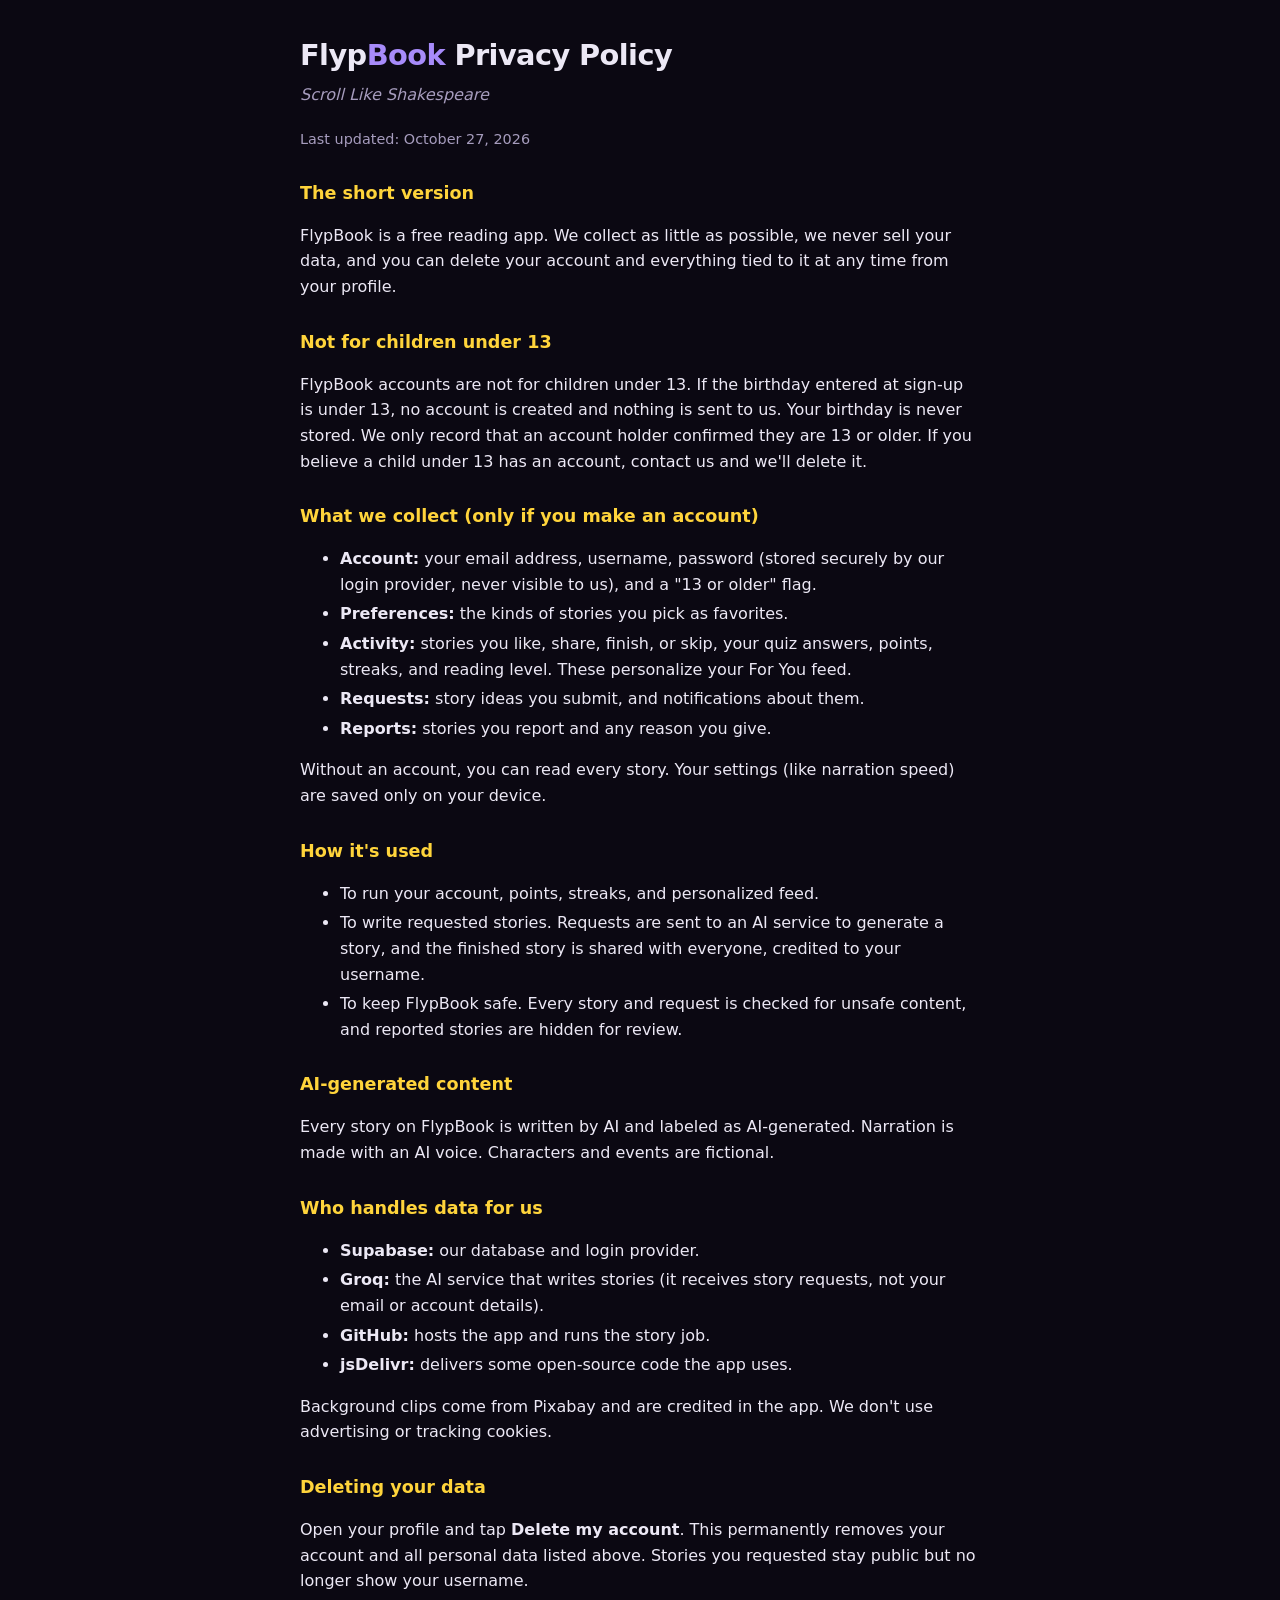
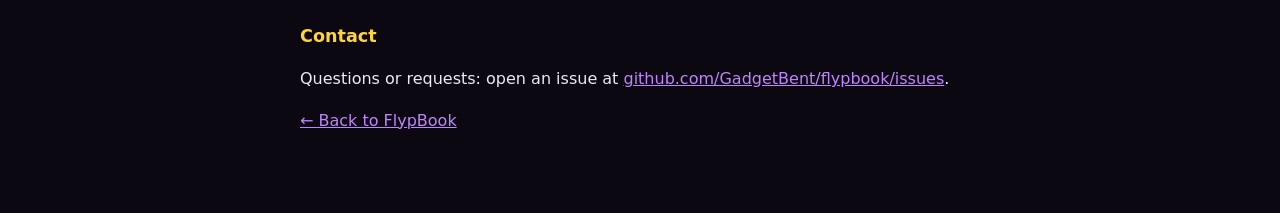
==== web/privacy.html @ 106a3c4a "Phases 4-7: accounts, quizzes, streaks, For You, requests, installable site - Accounts: neutral age " ====
<!doctype html>
<html lang="en">
<head>
  <meta charset="utf-8">
  <meta name="viewport" content="width=device-width, initial-scale=1">
  <meta name="theme-color" content="#0b0812">
  <title>Privacy Policy · FlypBook</title>
  <link rel="icon" href="icons/favicon-32.png">
  <style>
    body { margin: 0; background: #0b0812; color: #ece8f5; font: 16px/1.6 "Segoe UI", Roboto, system-ui, sans-serif; }
    main { max-width: 680px; margin: 0 auto; padding: 32px 20px 64px; }
    h1 { font-size: 1.8rem; margin: 0 0 4px; letter-spacing: -0.02em; }
    h1 b { color: #a78bfa; }
    h2 { font-size: 1.1rem; margin: 28px 0 6px; color: #ffd43b; }
    .tag { color: #a69cbd; margin: 0 0 20px; font-style: italic; }
    a { color: #c084fc; }
    li { margin: 4px 0; }
    .updated { color: #a69cbd; font-size: 0.9rem; }
  </style>
</head>
<body>
<main>
  <h1>Flyp<b>Book</b> Privacy Policy</h1>
  <p class="tag">Scroll Like Shakespeare</p>
  <p class="updated">Last updated: October 27, 2026</p>

  <h2>The short version</h2>
  <p>FlypBook is a free reading app. We collect as little as possible, we never sell your data, and you can delete your account and everything tied to it at any time from your profile.</p>

  <h2>Not for children under 13</h2>
  <p>FlypBook accounts are not for children under 13. If the birthday entered at sign-up is under 13, no account is created and nothing is sent to us. Your birthday is never stored. We only record that an account holder confirmed they are 13 or older. If you believe a child under 13 has an account, contact us and we'll delete it.</p>

  <h2>What we collect (only if you make an account)</h2>
  <ul>
    <li><b>Account:</b> your email address, username, password (stored securely by our login provider, never visible to us), and a "13 or older" flag.</li>
    <li><b>Preferences:</b> the kinds of stories you pick as favorites.</li>
    <li><b>Activity:</b> stories you like, share, finish, or skip, your quiz answers, points, streaks, and reading level. These personalize your For You feed.</li>
    <li><b>Requests:</b> story ideas you submit, and notifications about them.</li>
    <li><b>Reports:</b> stories you report and any reason you give.</li>
  </ul>
  <p>Without an account, you can read every story. Your settings (like narration speed) are saved only on your device.</p>

  <h2>How it's used</h2>
  <ul>
    <li>To run your account, points, streaks, and personalized feed.</li>
    <li>To write requested stories. Requests are sent to an AI service to generate a story, and the finished story is shared with everyone, credited to your username.</li>
    <li>To keep FlypBook safe. Every story and request is checked for unsafe content, and reported stories are hidden for review.</li>
  </ul>

  <h2>AI-generated content</h2>
  <p>Every story on FlypBook is written by AI and labeled as AI-generated. Narration is made with an AI voice. Characters and events are fictional.</p>

  <h2>Who handles data for us</h2>
  <ul>
    <li><b>Supabase:</b> our database and login provider.</li>
    <li><b>Groq:</b> the AI service that writes stories (it receives story requests, not your email or account details).</li>
    <li><b>GitHub:</b> hosts the app and runs the story job.</li>
    <li><b>jsDelivr:</b> delivers some open-source code the app uses.</li>
  </ul>
  <p>Background clips come from Pixabay and are credited in the app. We don't use advertising or tracking cookies.</p>

  <h2>Deleting your data</h2>
  <p>Open your profile and tap <b>Delete my account</b>. This permanently removes your account and all personal data listed above. Stories you requested stay public but no longer show your username.</p>

  <h2>Contact</h2>
  <p>Questions or requests: open an issue at <a href="https://github.com/GadgetBent/flypbook/issues">github.com/GadgetBent/flypbook/issues</a>.</p>

  <p><a href="./">&larr; Back to FlypBook</a></p>
</main>
</body>
</html>
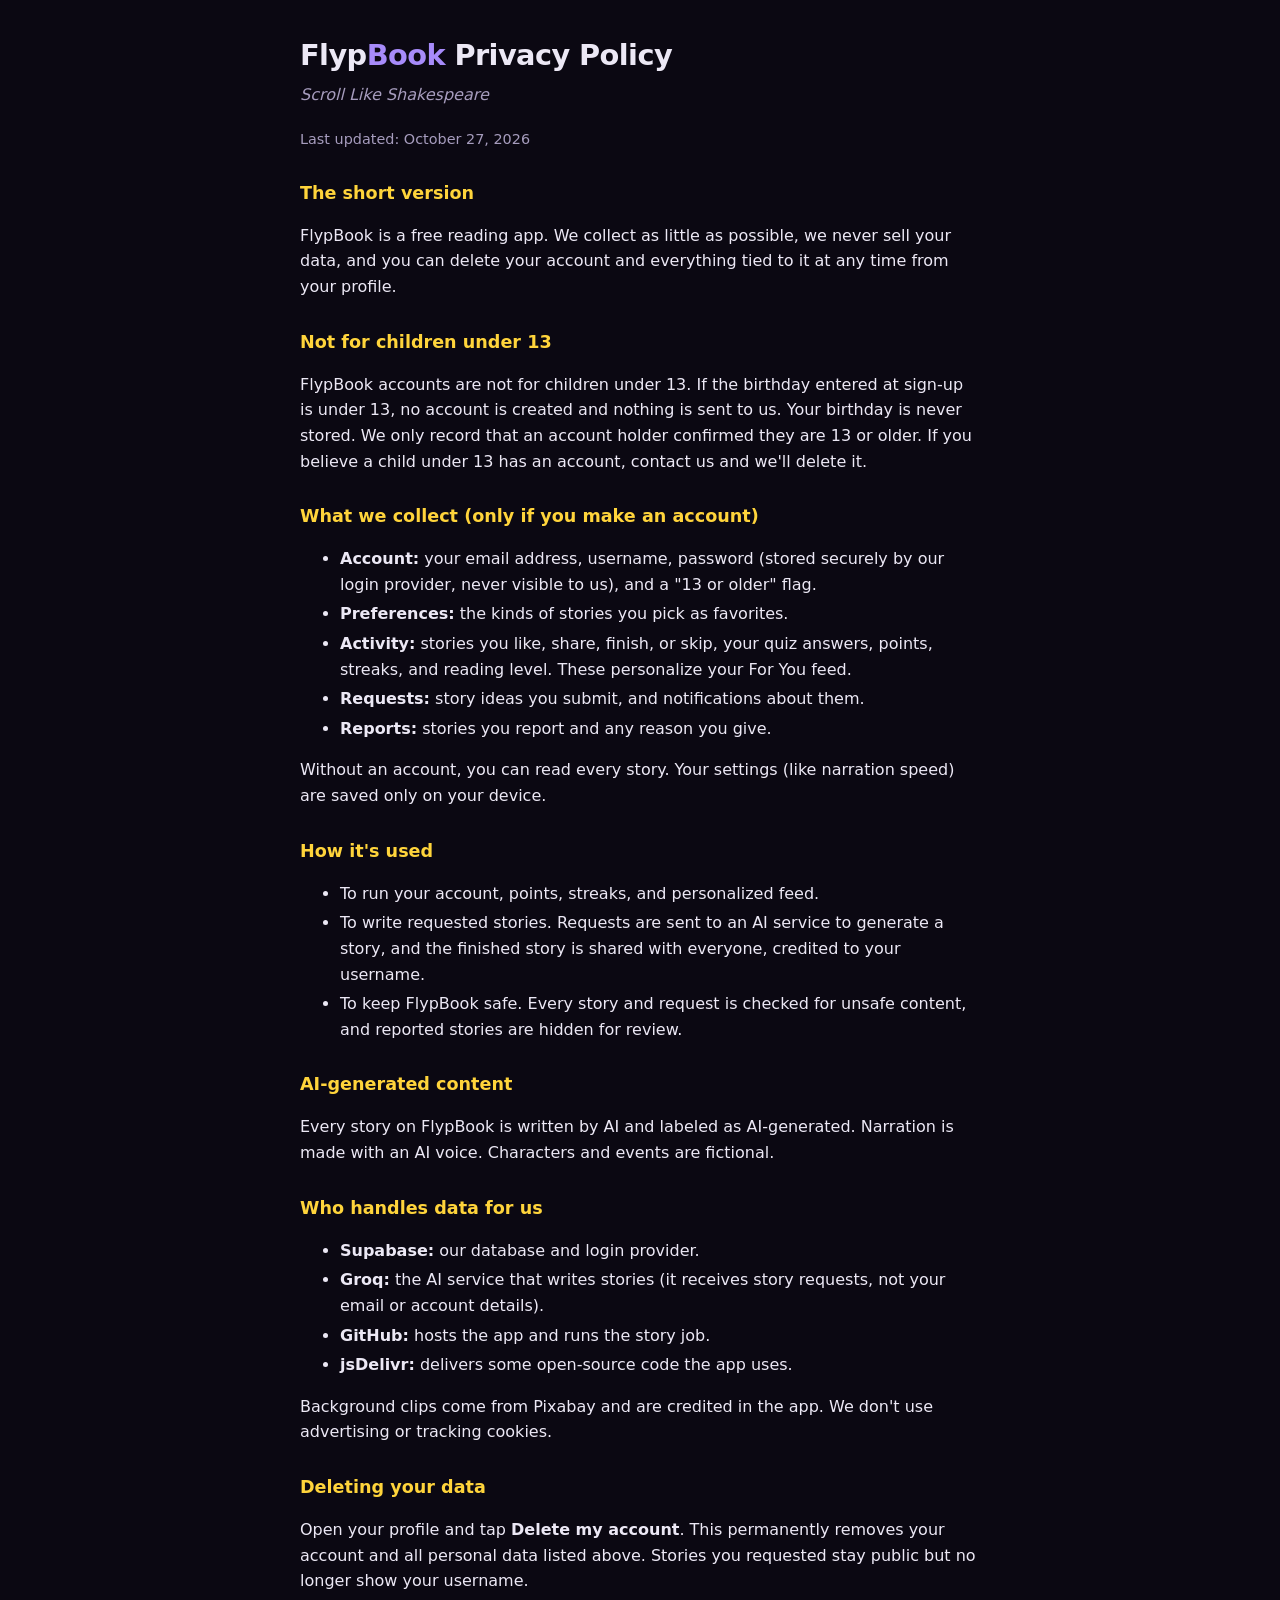
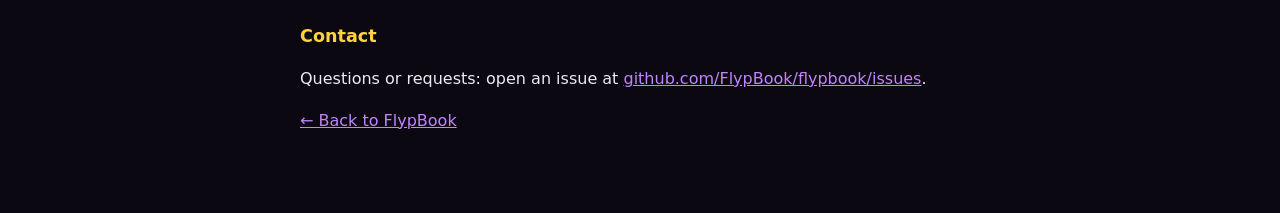
==== commit d8a8c41e: "Move to the FlypBook GitHub account Site is now https://flypbook.github.io/flypbook/. Updates the pr" ====
--- a/web/privacy.html
+++ b/web/privacy.html
@@ -63,7 +63,7 @@
   <p>Open your profile and tap <b>Delete my account</b>. This permanently removes your account and all personal data listed above. Stories you requested stay public but no longer show your username.</p>
 
   <h2>Contact</h2>
-  <p>Questions or requests: open an issue at <a href="https://github.com/GadgetBent/flypbook/issues">github.com/GadgetBent/flypbook/issues</a>.</p>
+  <p>Questions or requests: open an issue at <a href="https://github.com/FlypBook/flypbook/issues">github.com/FlypBook/flypbook/issues</a>.</p>
 
   <p><a href="./">&larr; Back to FlypBook</a></p>
 </main>
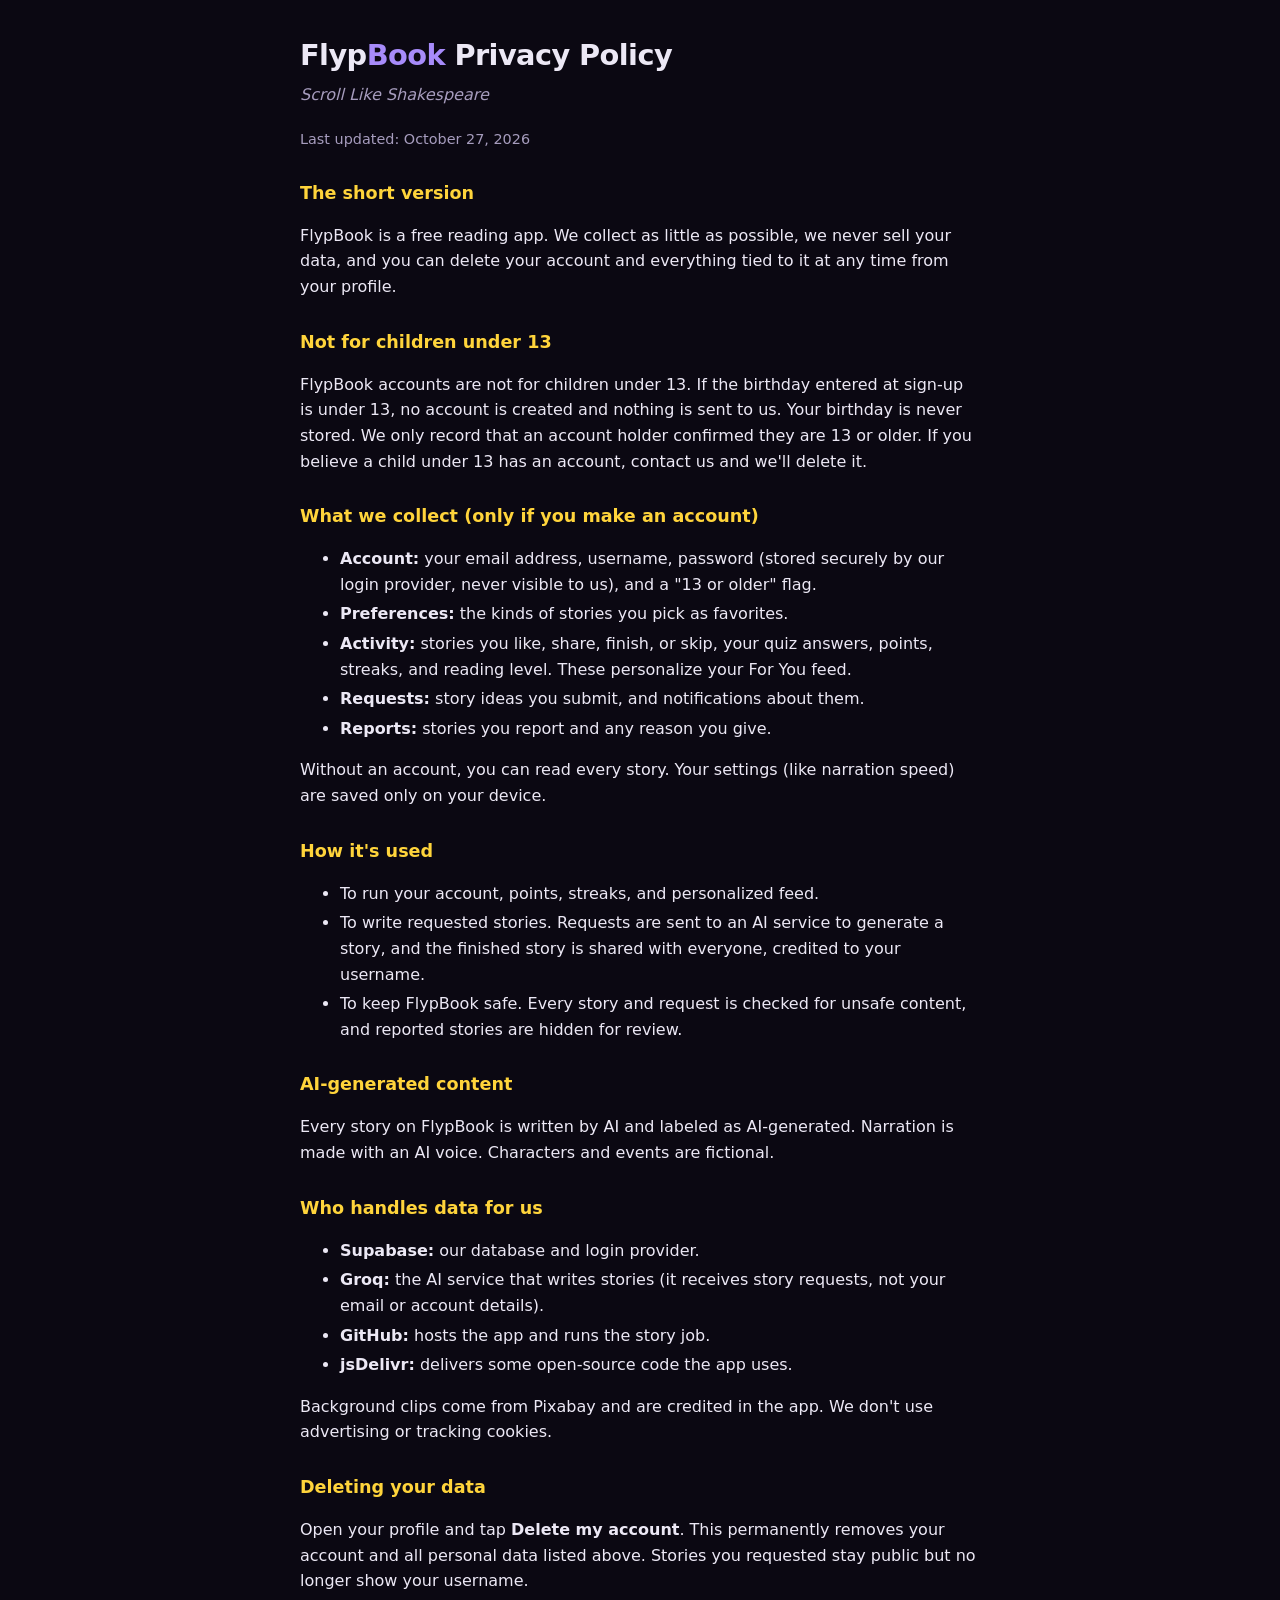
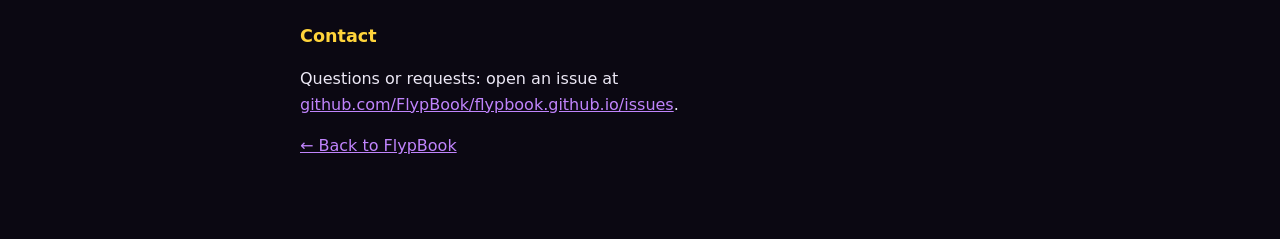
==== commit bcc40569: "Use the short address flypbook.github.io Co-Authored-By: Claude Opus 5.5 <noreply@anthropic.com>" ====
--- a/web/privacy.html
+++ b/web/privacy.html
@@ -63,7 +63,7 @@
   <p>Open your profile and tap <b>Delete my account</b>. This permanently removes your account and all personal data listed above. Stories you requested stay public but no longer show your username.</p>
 
   <h2>Contact</h2>
-  <p>Questions or requests: open an issue at <a href="https://github.com/FlypBook/flypbook/issues">github.com/FlypBook/flypbook/issues</a>.</p>
+  <p>Questions or requests: open an issue at <a href="https://github.com/FlypBook/flypbook.github.io/issues">github.com/FlypBook/flypbook.github.io/issues</a>.</p>
 
   <p><a href="./">&larr; Back to FlypBook</a></p>
 </main>
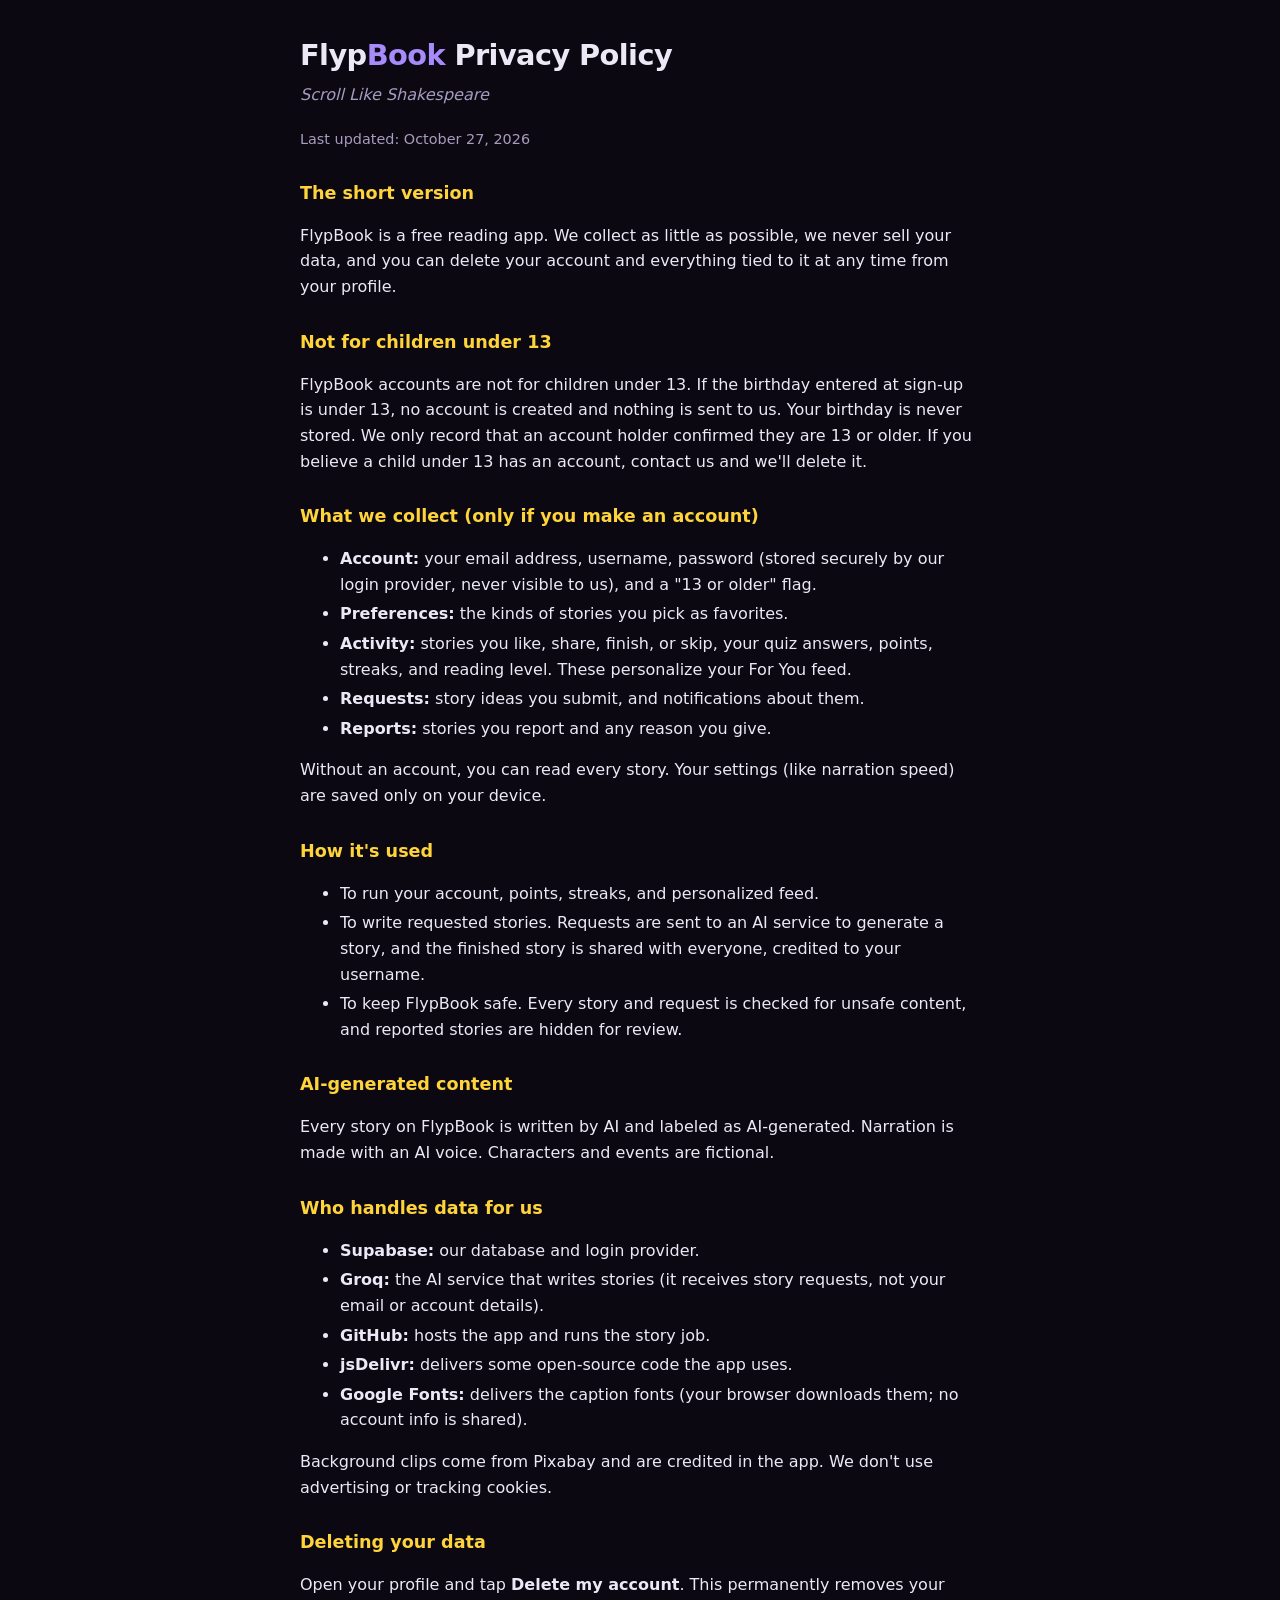
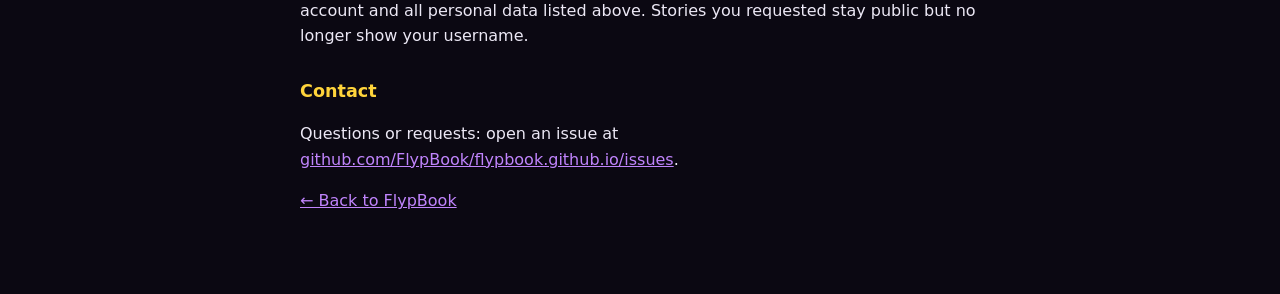
==== commit f6d5d7d0: "FlypBook's own look: chapter intros, reading bar, dock, varied captions - Replace the TikTok-style r" ====
--- a/web/privacy.html
+++ b/web/privacy.html
@@ -56,6 +56,7 @@
     <li><b>Groq:</b> the AI service that writes stories (it receives story requests, not your email or account details).</li>
     <li><b>GitHub:</b> hosts the app and runs the story job.</li>
     <li><b>jsDelivr:</b> delivers some open-source code the app uses.</li>
+    <li><b>Google Fonts:</b> delivers the caption fonts (your browser downloads them; no account info is shared).</li>
   </ul>
   <p>Background clips come from Pixabay and are credited in the app. We don't use advertising or tracking cookies.</p>
 
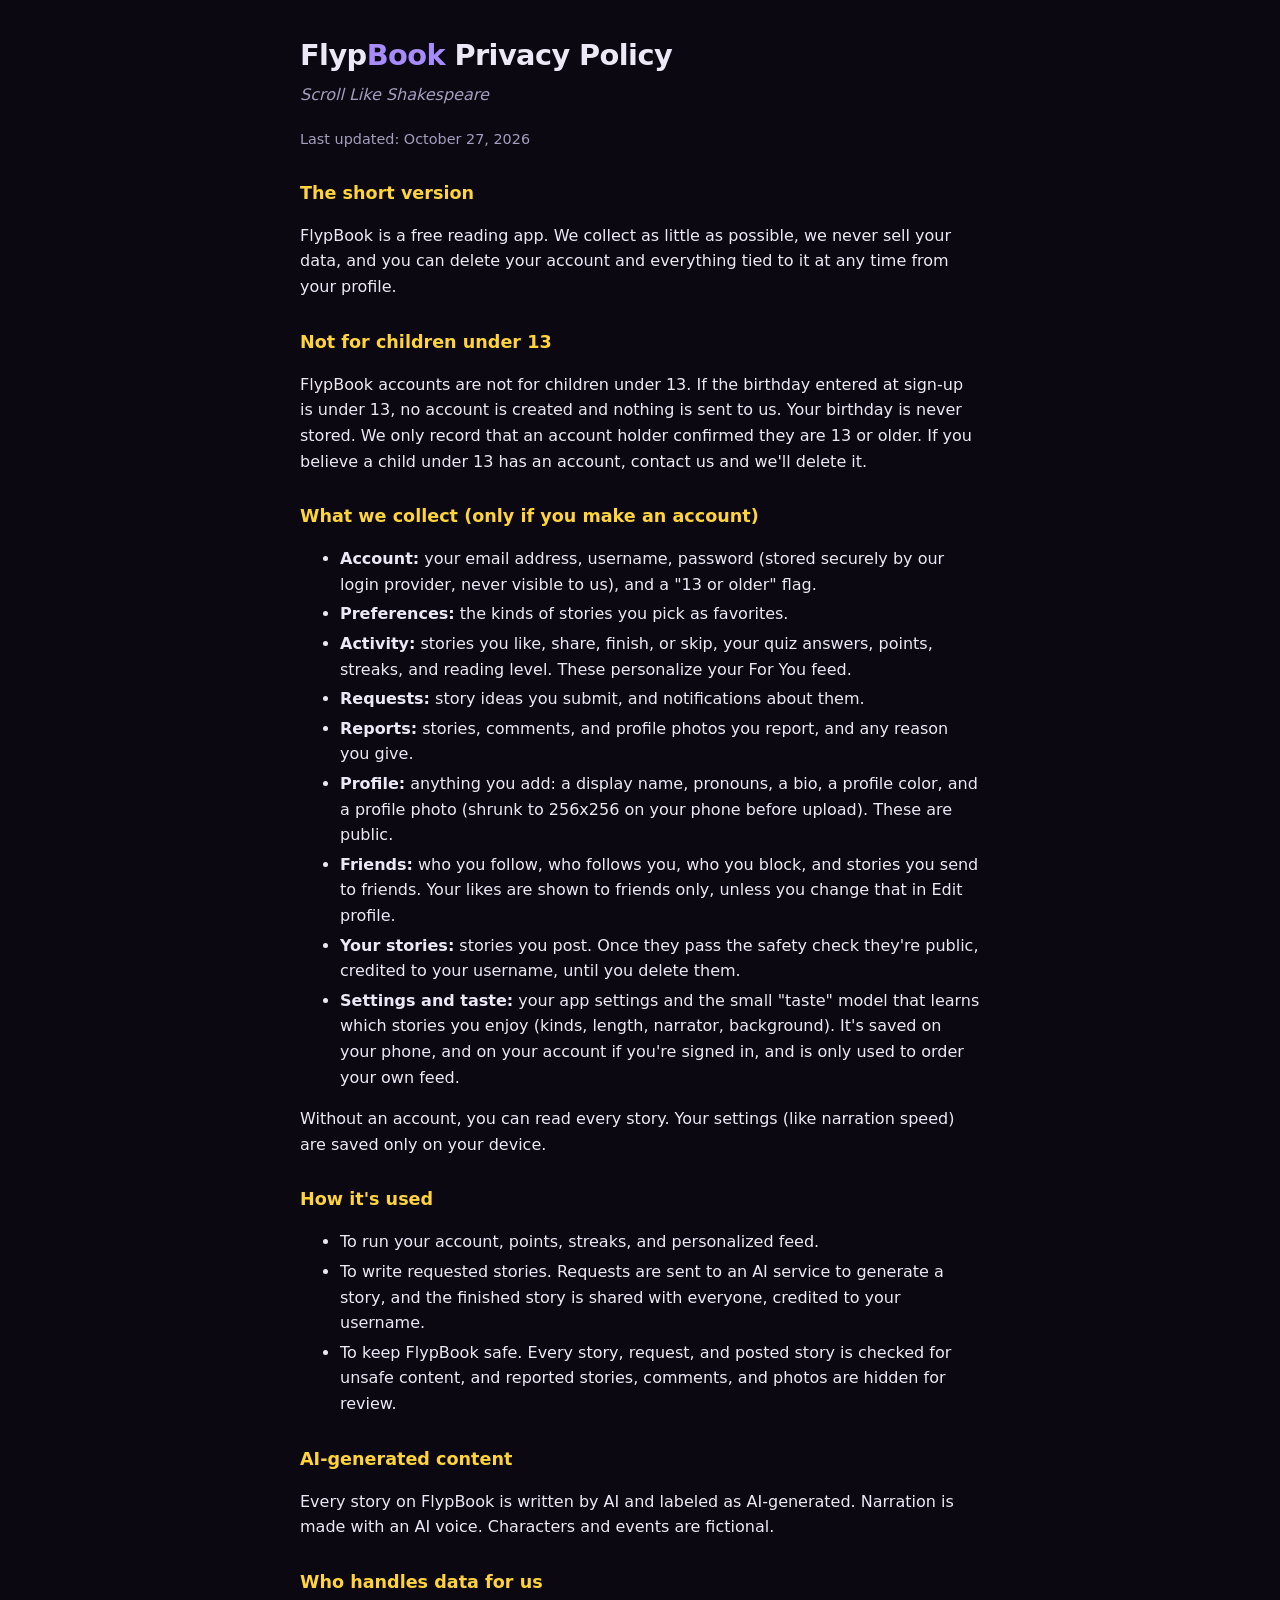
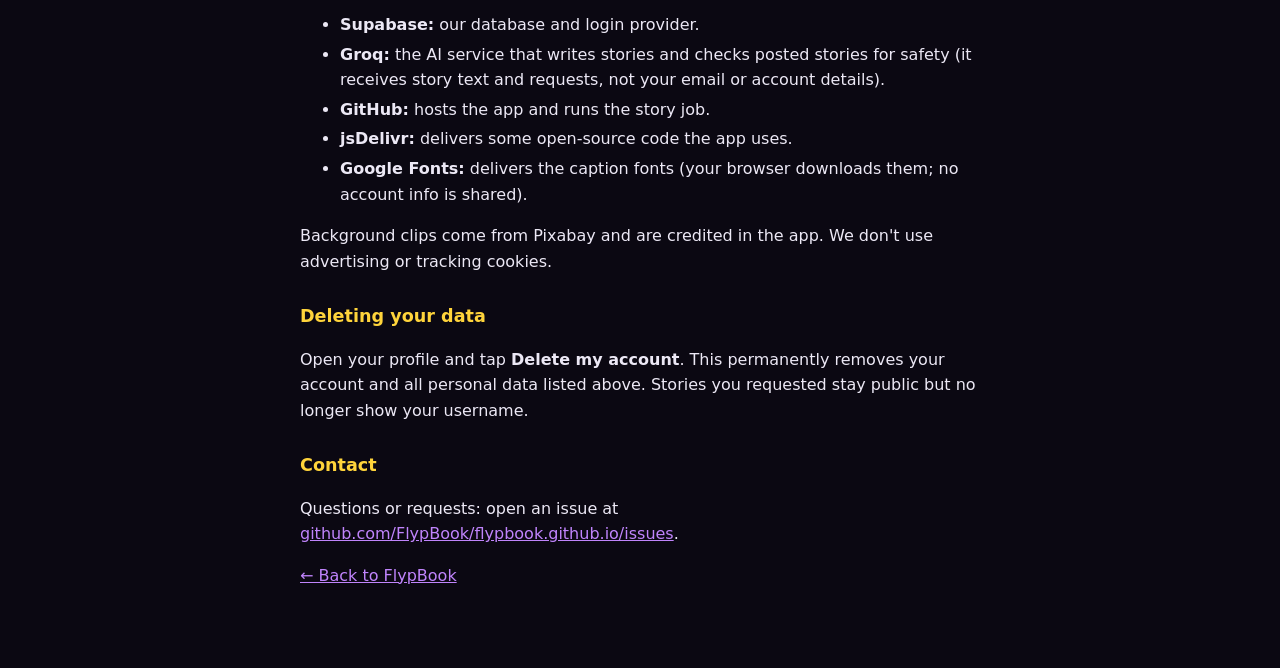
==== commit 09878ca8: "Friends, posting stories, profile photos, deeper settings, and a learning For You feed - Follow anyo" ====
--- a/web/privacy.html
+++ b/web/privacy.html
@@ -36,7 +36,11 @@
     <li><b>Preferences:</b> the kinds of stories you pick as favorites.</li>
     <li><b>Activity:</b> stories you like, share, finish, or skip, your quiz answers, points, streaks, and reading level. These personalize your For You feed.</li>
     <li><b>Requests:</b> story ideas you submit, and notifications about them.</li>
-    <li><b>Reports:</b> stories you report and any reason you give.</li>
+    <li><b>Reports:</b> stories, comments, and profile photos you report, and any reason you give.</li>
+    <li><b>Profile:</b> anything you add: a display name, pronouns, a bio, a profile color, and a profile photo (shrunk to 256x256 on your phone before upload). These are public.</li>
+    <li><b>Friends:</b> who you follow, who follows you, who you block, and stories you send to friends. Your likes are shown to friends only, unless you change that in Edit profile.</li>
+    <li><b>Your stories:</b> stories you post. Once they pass the safety check they're public, credited to your username, until you delete them.</li>
+    <li><b>Settings and taste:</b> your app settings and the small "taste" model that learns which stories you enjoy (kinds, length, narrator, background). It's saved on your phone, and on your account if you're signed in, and is only used to order your own feed.</li>
   </ul>
   <p>Without an account, you can read every story. Your settings (like narration speed) are saved only on your device.</p>
 
@@ -44,7 +48,7 @@
   <ul>
     <li>To run your account, points, streaks, and personalized feed.</li>
     <li>To write requested stories. Requests are sent to an AI service to generate a story, and the finished story is shared with everyone, credited to your username.</li>
-    <li>To keep FlypBook safe. Every story and request is checked for unsafe content, and reported stories are hidden for review.</li>
+    <li>To keep FlypBook safe. Every story, request, and posted story is checked for unsafe content, and reported stories, comments, and photos are hidden for review.</li>
   </ul>
 
   <h2>AI-generated content</h2>
@@ -53,7 +57,7 @@
   <h2>Who handles data for us</h2>
   <ul>
     <li><b>Supabase:</b> our database and login provider.</li>
-    <li><b>Groq:</b> the AI service that writes stories (it receives story requests, not your email or account details).</li>
+    <li><b>Groq:</b> the AI service that writes stories and checks posted stories for safety (it receives story text and requests, not your email or account details).</li>
     <li><b>GitHub:</b> hosts the app and runs the story job.</li>
     <li><b>jsDelivr:</b> delivers some open-source code the app uses.</li>
     <li><b>Google Fonts:</b> delivers the caption fonts (your browser downloads them; no account info is shared).</li>
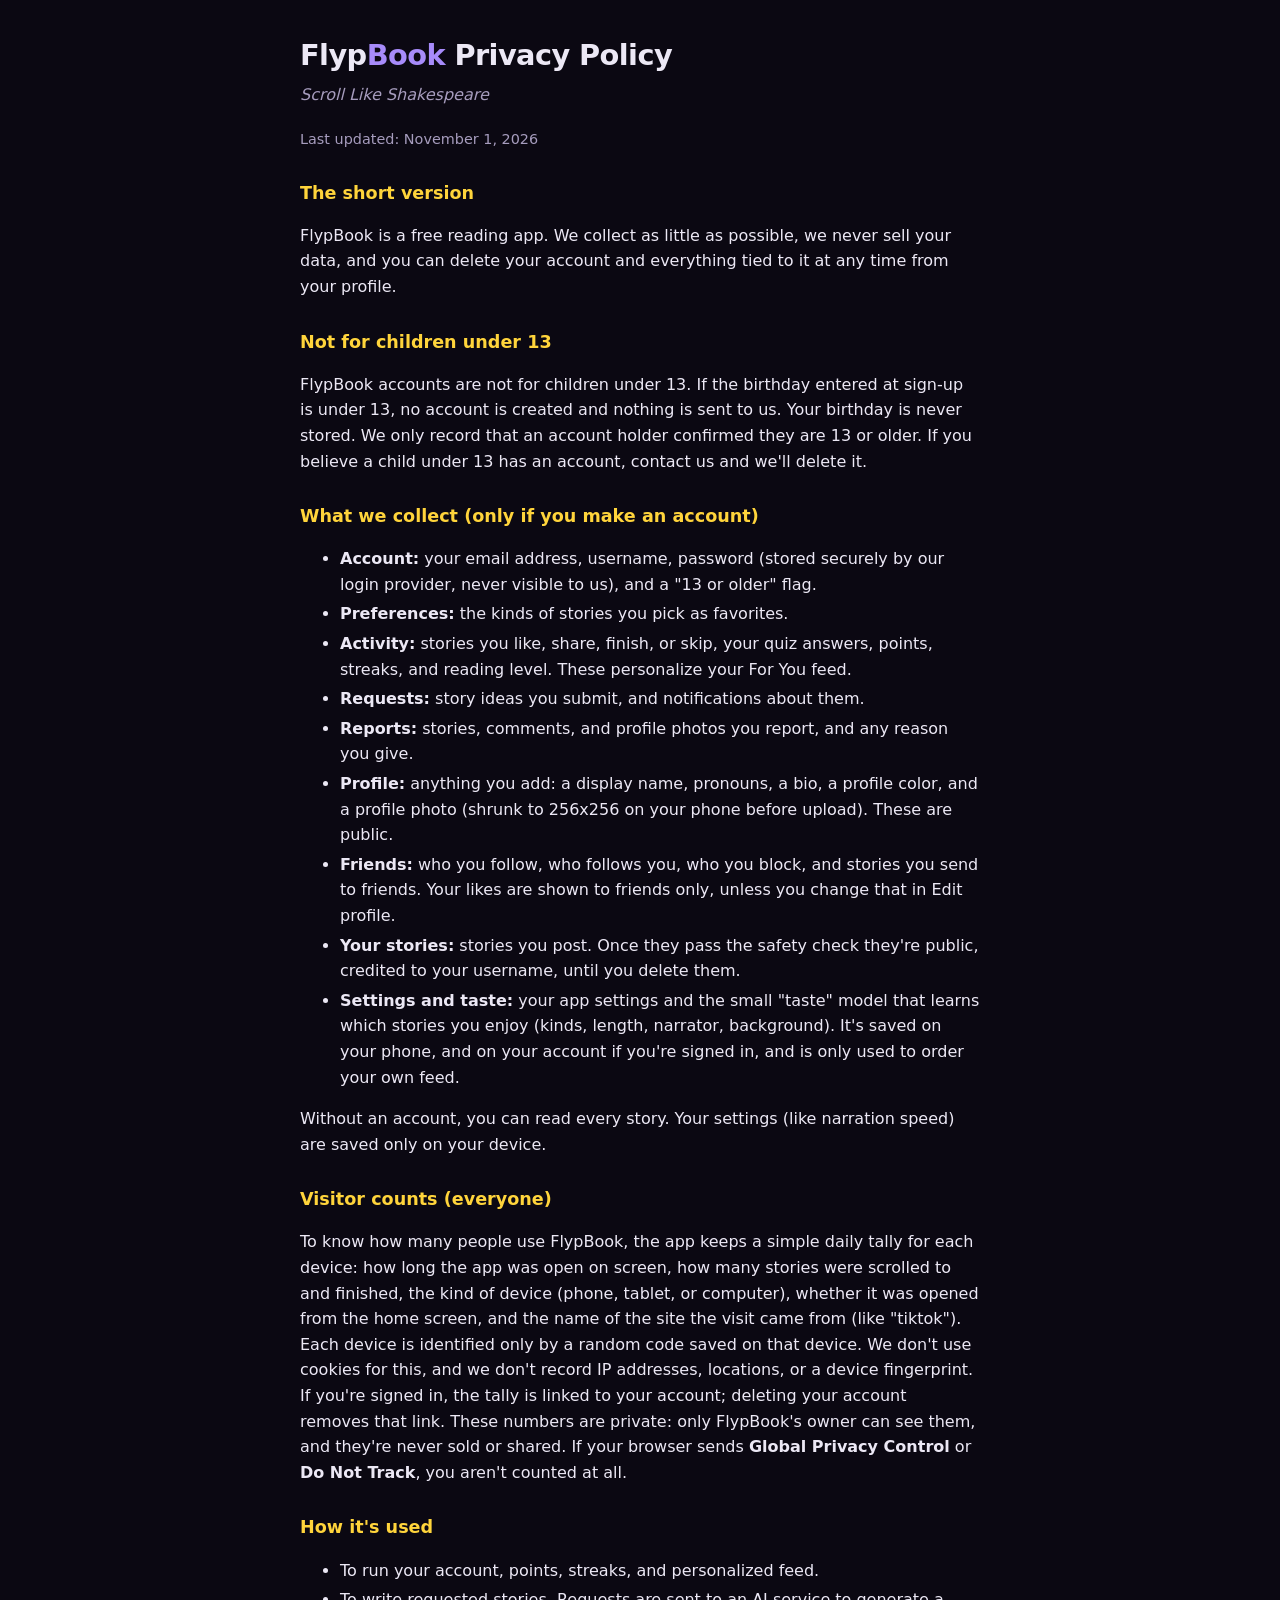
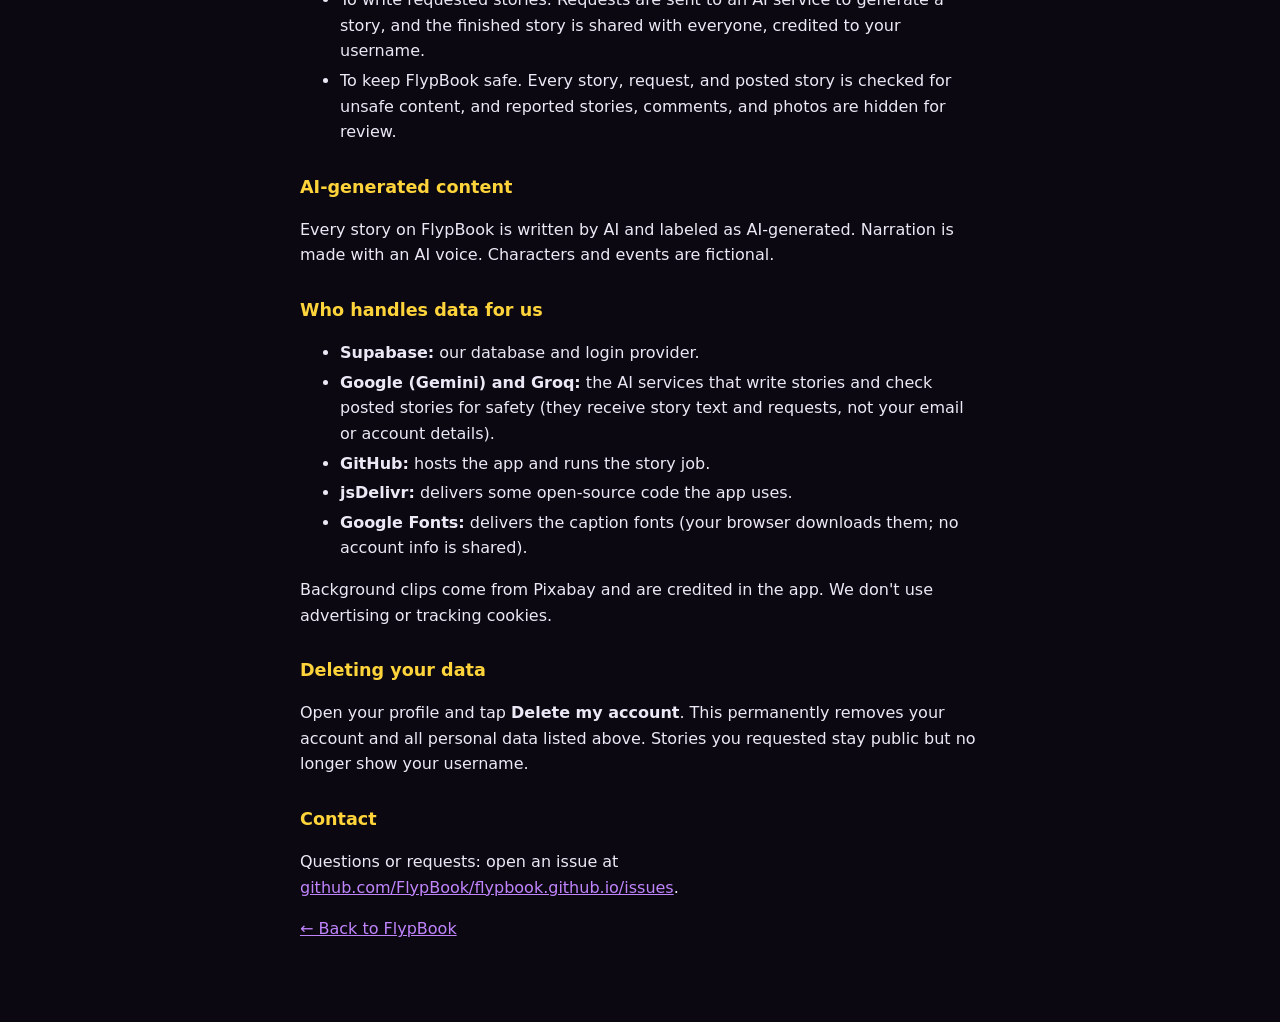
==== commit fea6d058: "Privacy-friendly visitor stats: daily per-device tally (no cookies or IPs), stats report script, pri" ====
--- a/web/privacy.html
+++ b/web/privacy.html
@@ -22,7 +22,7 @@
 <main>
   <h1>Flyp<b>Book</b> Privacy Policy</h1>
   <p class="tag">Scroll Like Shakespeare</p>
-  <p class="updated">Last updated: October 27, 2026</p>
+  <p class="updated">Last updated: November 1, 2026</p>
 
   <h2>The short version</h2>
   <p>FlypBook is a free reading app. We collect as little as possible, we never sell your data, and you can delete your account and everything tied to it at any time from your profile.</p>
@@ -43,6 +43,8 @@
     <li><b>Settings and taste:</b> your app settings and the small "taste" model that learns which stories you enjoy (kinds, length, narrator, background). It's saved on your phone, and on your account if you're signed in, and is only used to order your own feed.</li>
   </ul>
   <p>Without an account, you can read every story. Your settings (like narration speed) are saved only on your device.</p>
+  <h2>Visitor counts (everyone)</h2>
+  <p>To know how many people use FlypBook, the app keeps a simple daily tally for each device: how long the app was open on screen, how many stories were scrolled to and finished, the kind of device (phone, tablet, or computer), whether it was opened from the home screen, and the name of the site the visit came from (like "tiktok"). Each device is identified only by a random code saved on that device. We don't use cookies for this, and we don't record IP addresses, locations, or a device fingerprint. If you're signed in, the tally is linked to your account; deleting your account removes that link. These numbers are private: only FlypBook's owner can see them, and they're never sold or shared. If your browser sends <b>Global Privacy Control</b> or <b>Do Not Track</b>, you aren't counted at all.</p>
 
   <h2>How it's used</h2>
   <ul>
@@ -57,7 +59,7 @@
   <h2>Who handles data for us</h2>
   <ul>
     <li><b>Supabase:</b> our database and login provider.</li>
-    <li><b>Groq:</b> the AI service that writes stories and checks posted stories for safety (it receives story text and requests, not your email or account details).</li>
+    <li><b>Google (Gemini) and Groq:</b> the AI services that write stories and check posted stories for safety (they receive story text and requests, not your email or account details).</li>
     <li><b>GitHub:</b> hosts the app and runs the story job.</li>
     <li><b>jsDelivr:</b> delivers some open-source code the app uses.</li>
     <li><b>Google Fonts:</b> delivers the caption fonts (your browser downloads them; no account info is shared).</li>
